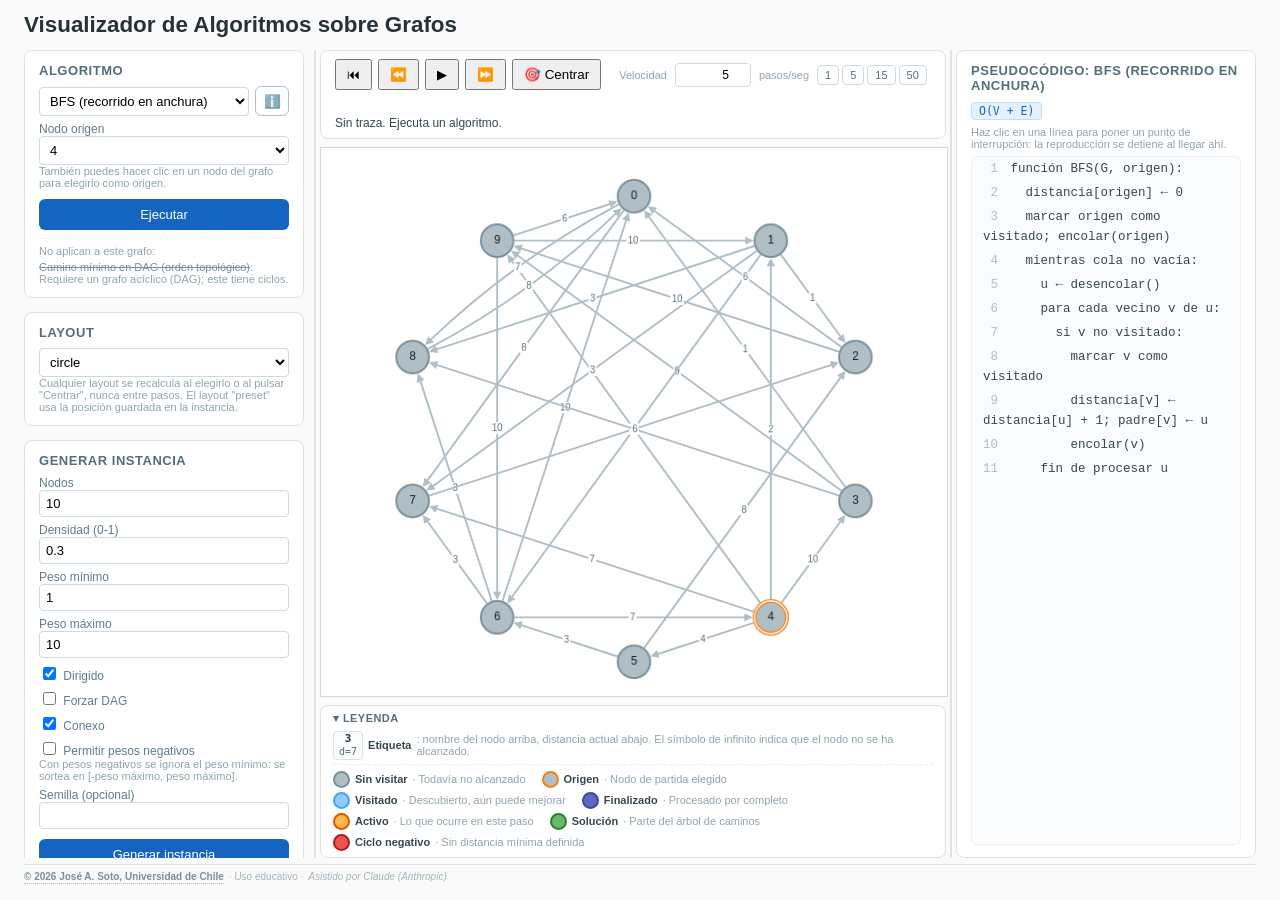
==== docs/index.html @ cec14405 "Eliminar metacomentarios del codigo y los README Se suprime la narracion de alternativas descartadas" ====
<!DOCTYPE html>
<html lang="es">
<head>
<meta charset="utf-8">
<meta name="viewport" content="width=device-width, initial-scale=1">
<title>Visualizador de Algoritmos sobre Grafos</title>
<!-- Segunda capa contra la inyección de HTML: 'script-src self' impide que un
     manejador de eventos en línea llegue a ejecutarse. La causa está corregida
     en app.js, donde los <option> se construyen con la API del DOM.
     'unsafe-inline' es necesario en estilos porque la leyenda usa atributos
     style y Cytoscape fija estilos en línea sobre su contenedor.
     GitHub Pages no admite cabeceras propias, de ahí la etiqueta meta. -->
<meta http-equiv="Content-Security-Policy"
      content="default-src 'self'; script-src 'self'; style-src 'self' 'unsafe-inline'; img-src 'self' data:; connect-src 'none'; base-uri 'none'; form-action 'none'; object-src 'none'">
<link rel="stylesheet" href="css/estilo.css?v=6">
<!-- Cytoscape servido desde el propio sitio, no desde un CDN. Elimina la
     dependencia de red externa. Para actualizarlo, descargar la versión nueva
     sobre este archivo y subir el ?v=. -->
<script src="js/cytoscape.min.js?v=3.30.2"></script>
</head>
<body>
<div class="app-contenedor">
  <h2>Visualizador de Algoritmos sobre Grafos</h2>

  <div class="fila-principal">
    <!-- Columna de controles: ordenada por frecuencia de uso, no por orden
         lógico. Sobre una instancia ya dibujada uno elige y ejecuta
         algoritmos varias veces antes de generar otra instancia. -->
    <div class="columna-controles">
      <div class="panel">
        <h4>Algoritmo</h4>
        <div class="fila-algoritmo">
          <select id="dd-algoritmo"></select>
          <button id="btn-info-algoritmo" class="btn-info" title="Ver cómo funciona este algoritmo">ℹ️</button>
        </div>
        <label for="dd-origen">Nodo origen</label>
        <select id="dd-origen"></select>
        <div class="txt-ayuda">También puedes hacer clic en un nodo del grafo para elegirlo como origen.</div>
        <button id="btn-ejecutar" class="btn-primario">Ejecutar</button>
        <div id="txt-resultado" class="txt-estado"></div>
        <div id="lista-no-disponibles" class="lista-no-disponibles"></div>
      </div>

      <div class="panel">
        <h4>Layout</h4>
        <select id="dd-layout"></select>
        <div class="txt-ayuda">
          Cualquier layout se recalcula al elegirlo o al pulsar "Centrar", nunca
          entre pasos. El layout "preset" usa la posición guardada en la instancia.
        </div>
      </div>

      <div class="panel">
        <h4>Generar instancia</h4>
        <label for="in-n">Nodos</label>
        <input id="in-n" type="number" value="10" min="2" max="200" step="1">
        <label for="in-densidad">Densidad (0-1)</label>
        <input id="in-densidad" type="number" value="0.3" min="0" max="1" step="0.05">
        <label for="in-peso-min">Peso mínimo</label>
        <input id="in-peso-min" type="number" value="1" step="1">
        <label for="in-peso-max">Peso máximo</label>
        <input id="in-peso-max" type="number" value="10" step="1">
        <label><input type="checkbox" class="bandera" value="dirigido" checked> Dirigido</label>
        <label><input type="checkbox" class="bandera" value="dag"> Forzar DAG</label>
        <label><input type="checkbox" class="bandera" value="conexo" checked> Conexo</label>
        <label><input type="checkbox" class="bandera" value="negativos"> Permitir pesos negativos</label>
        <div class="txt-ayuda">Con pesos negativos se ignora el peso mínimo: se sortea en [-peso máximo, peso máximo].</div>
        <label for="in-seed">Semilla (opcional)</label>
        <input id="in-seed" type="number">
        <button id="btn-generar" class="btn-primario">Generar instancia</button>
        <div id="txt-generar"></div>
      </div>

      <div class="panel">
        <h4>Instancias de ejemplo</h4>
        <select id="dd-ejemplo"></select>
        <div id="txt-ejemplo" class="txt-ayuda"></div>
        <button id="btn-ejemplo" class="btn-primario">Cargar ejemplo</button>
      </div>

      <div class="panel">
        <h4>Archivo</h4>
        <label class="btn-archivo">Cargar JSON<input id="in-cargar" type="file" accept=".json" hidden></label>
        <button id="btn-guardar">Guardar JSON</button>
        <div id="txt-archivo" class="txt-estado"></div>
        <h4 style="margin-top:12px">Exportar traza</h4>
        <div class="fila-botones">
          <button id="btn-traza-json">Traza JSON</button>
          <button id="btn-traza-csv">Traza CSV</button>
        </div>
        <div id="txt-traza" class="txt-estado"></div>
      </div>
    </div>

    <div class="divisor" data-objetivo="controles" title="Arrastra para redimensionar · doble clic para restablecer"></div>

    <div class="columna-grafo">
      <div class="toolbar-grafo">
        <div class="fila-botones">
          <button id="btn-reiniciar" title="Reiniciar">⏮</button>
          <button id="btn-anterior" title="Paso anterior">⏪</button>
          <button id="btn-play" title="Reproducir / Pausar">▶</button>
          <button id="btn-siguiente" title="Paso siguiente">⏩</button>
          <button id="btn-centrar" title="Centrar y ajustar vista al grafo">🎯 Centrar</button>
        </div>
        <div class="fila-velocidad">
          <span class="txt-ayuda">Velocidad</span>
          <input id="in-velocidad" type="number" min="1" max="100" step="1" class="entrada-velocidad">
          <span class="txt-ayuda">pasos/seg</span>
          <div id="atajos-velocidad" class="atajos-velocidad"></div>
        </div>
        <div id="txt-paso" class="txt-estado"></div>
        <!-- Solo se llena en algoritmos que iteran sobre todas las aristas
             (Bellman-Ford); en el resto queda vacio y no ocupa nada. -->
        <div id="txt-iteracion" class="txt-iteracion"></div>
      </div>

      <div id="cyto"></div>

      <details class="leyenda" open>
        <summary>Leyenda</summary>
        <div id="leyenda-contenido" class="leyenda-contenido"></div>
      </details>
    </div>

    <div class="divisor" data-objetivo="codigo" title="Arrastra para redimensionar · doble clic para restablecer"></div>

    <div class="columna-codigo">
      <div class="panel panel-codigo">
        <h4 id="pseudocodigo-titulo">Pseudocódigo</h4>
        <div id="pseudocodigo-complejidad"></div>
        <div class="txt-ayuda">Haz clic en una línea para poner un punto de interrupción: la reproducción se detiene al llegar ahí.</div>
        <div id="pseudocodigo-lineas" class="bloque-codigo"></div>
      </div>
    </div>
  </div>

  <footer class="pie">
    <a id="pie-credito" class="pie-credito" target="_blank" rel="noopener noreferrer"
       title="Ver la licencia MIT en el repositorio">© 2026 José A. Soto, Universidad de Chile</a>
    <span>· Uso educativo ·</span>
    <span class="pie-asistencia">Asistido por Claude (Anthropic)</span>
  </footer>
</div>

<div id="modal-info" class="modal-overlay">
  <div class="modal-contenido">
    <div class="modal-header">
      <h3 id="modal-info-titulo"></h3>
      <button id="btn-cerrar-info" class="btn-cerrar">✕</button>
    </div>
    <p id="modal-info-texto"></p>
  </div>
</div>

<!-- El ?v= invalida la caché del navegador. Incrementarlo al modificar
     cualquier archivo de js/ o css/. -->
<script src="js/grafo.js?v=6"></script>
<script src="js/algoritmos.js?v=6"></script>
<script src="js/viz.js?v=6"></script>
<script src="js/app.js?v=6"></script>
</body>
</html>
---- docs/css/estilo.css ----
/* Port de assets/style.css. Mismas decisiones de layout que la versión Dash;
   los comentarios explican el porqué de las que no son obvias. */

html, body { height: 100%; margin: 0; }

body {
    font-family: -apple-system, "Segoe UI", Roboto, sans-serif;
    background: #fafafa;
    color: #263238;
}

/* height fija la altura a la ventana: eso es lo que mantiene al sidebar
   acotado y scrolleando por dentro. min-height añade el piso: en una ventana
   más baja el contenedor deja de encogerse y es la PÁGINA la que scrollea, en
   vez de aplastar el lienzo hasta dejarlo inservible. */
.app-contenedor {
    padding: 12px 24px 16px;
    height: 100vh;
    min-height: 640px;
    box-sizing: border-box;
    display: flex;
    flex-direction: column;
}

.app-contenedor h2 { margin: 0 0 12px 0; flex: 0 0 auto; font-size: 1.4rem; }

/* El ancho de las columnas laterales vive en estas variables, que el arrastre
   de los divisores modifica. La columna del grafo no declara ancho: se queda
   con lo que sobra, así que al angostar un lateral el lienzo gana espacio. */
.fila-principal {
    --ancho-controles: 280px;
    --ancho-codigo: 300px;
    display: flex;
    flex: 1;
    min-height: 0;
    overflow-x: auto;
}

.columna-controles {
    flex: 0 0 var(--ancho-controles);
    min-width: 180px;
    display: flex;
    flex-direction: column;
    gap: 14px;
    overflow-y: auto;
    padding-right: 6px;
}

/* El alto mínimo del lienzo se declara aquí, no en la fila. En la fila haría
   que esta alcanzara el alto de la columna de controles. 480 px corresponde a
   la barra, el lienzo mínimo (240), la leyenda y las separaciones. */
.columna-grafo {
    flex: 1 1 320px;
    min-width: 280px;
    min-height: 480px;
    display: flex;
    flex-direction: column;
    gap: 8px;
}

.columna-codigo {
    flex: 0 0 var(--ancho-codigo);
    min-width: 160px;
    display: flex;
    flex-direction: column;
    min-height: 0;
}

/* minHeight cumple dos papeles: alto mínimo del lienzo y destrabar el
   encogido. Un elemento flex sin min-height explícito usa 'auto', que equivale
   al tamaño de su contenido: sin esto el lienzo no cede altura en ventanas
   bajas y la leyenda desborda la columna. */
#cyto {
    flex: 1;
    min-height: 240px;
    width: 100%;
    border: 1px solid #cfd8dc;
    background: #fff;
}

/* --- Divisores arrastrables ---
   Miden 10px para agarrarlos fácil, pero la línea visible es de 2px. */
.divisor { flex: 0 0 10px; cursor: col-resize; position: relative; align-self: stretch; }
.divisor::after {
    content: ""; position: absolute; top: 0; bottom: 0; left: 4px; width: 2px;
    background: #e0e0e0; border-radius: 1px; transition: background .15s;
}
.divisor:hover::after { background: #1565c0; }
body.redimensionando { cursor: col-resize; user-select: none; }

/* En pantallas angostas las tres columnas en fila no tienen sentido. */
@media (max-width: 900px) {
    .app-contenedor { height: auto; min-height: 100vh; }
    .fila-principal { flex-direction: column; overflow-x: visible; }
    .columna-controles, .columna-codigo { flex: 0 0 auto; width: 100%; overflow-y: visible; }
    .columna-grafo { flex: 0 0 auto; width: 100%; min-height: 60vh; }
    .divisor { display: none; }
}

/* --- Paneles ------------------------------------------------------------ */
.panel {
    background: #fff; border: 1px solid #e0e0e0; border-radius: 8px; padding: 12px 14px;
}
.panel h4 {
    margin: 0 0 8px 0; font-size: 13px; text-transform: uppercase;
    letter-spacing: .04em; color: #546e7a;
}
.panel label { display: block; font-size: 12px; color: #607d8b; margin-top: 6px; }
.panel input[type="number"], .panel select {
    width: 100%; box-sizing: border-box; padding: 5px 6px;
    border: 1px solid #cfd8dc; border-radius: 4px; font-size: 13px; background: #fff;
}
.panel label input[type="checkbox"] { width: auto; margin-right: 4px; }

.btn-primario {
    margin-top: 10px; width: 100%; background: #1565c0; color: #fff; border: none;
    border-radius: 6px; padding: 8px 10px; cursor: pointer; font-size: 13px;
}
.btn-primario:hover { background: #0d47a1; }

.fila-botones { display: flex; gap: 6px; justify-content: space-between; }
.fila-botones button { flex: 1; padding: 6px 0; cursor: pointer; }

.btn-archivo {
    display: inline-block; padding: 5px 10px; border: 1px solid #cfd8dc;
    border-radius: 4px; cursor: pointer; font-size: 13px; background: #fff;
    color: #37474f; margin-right: 6px;
}
.btn-archivo:hover { border-color: #1565c0; color: #1565c0; }

.txt-estado { margin-top: 8px; font-size: 12px; color: #37474f; }
.txt-ayuda { font-size: 11px; color: #90a4ae; }
.txt-error {
    margin-top: 8px; font-size: 12px; color: #c62828; background: #ffebee;
    border-left: 3px solid #c62828; padding: 6px 8px; border-radius: 3px;
}

.fila-algoritmo { display: flex; gap: 6px; align-items: center; }
.fila-algoritmo select { flex: 1; min-width: 0; }
.btn-info {
    flex: 0 0 auto; border: 1px solid #b0bec5; background: #fff;
    border-radius: 6px; width: 34px; height: 30px; cursor: pointer;
}

/* Algoritmos que el grafo actual no admite. Se listan con el motivo. */
.lista-no-disponibles {
    margin-top: 8px; font-size: 11px; color: #90a4ae;
    border-top: 1px dashed #eceff1; padding-top: 6px;
}
.lista-no-disponibles .item-no-disponible { margin-top: 4px; }
.nombre-no-disponible { color: #78909c; text-decoration: line-through; }

/* --- Barra de reproducción ---------------------------------------------- */
.toolbar-grafo {
    flex: 0 0 auto; background: #fff; border: 1px solid #e0e0e0; border-radius: 8px;
    padding: 8px 14px; display: flex; align-items: center; gap: 18px; flex-wrap: wrap;
}
.toolbar-grafo .fila-botones { display: flex; gap: 6px; }
.toolbar-grafo .fila-botones button { padding: 6px 10px; cursor: pointer; flex: 0 0 auto; }
.fila-velocidad { display: flex; align-items: center; gap: 8px; }

.entrada-velocidad {
    width: 62px; padding: 4px 6px; font-size: 12px;
    border: 1px solid #cfd8dc; border-radius: 4px; text-align: right;
}
.atajos-velocidad { display: flex; gap: 3px; }
.atajos-velocidad button {
    padding: 3px 7px; font-size: 11px; border: 1px solid #cfd8dc; background: #fff;
    border-radius: 4px; cursor: pointer; color: #546e7a;
}
.atajos-velocidad button:hover { border-color: #1565c0; color: #1565c0; }

/* --- Pseudocódigo -------------------------------------------------------- */
.panel-codigo { flex: 1; display: flex; flex-direction: column; min-height: 0; overflow: hidden; }
.bloque-codigo {
    overflow-y: auto; flex: 1; font-family: Consolas, "Courier New", monospace;
    font-size: 12.5px; line-height: 1.6; background: #fafbfc;
    border: 1px solid #eceff1; border-radius: 6px; margin-top: 6px;
}
.linea-codigo {
    padding: 2px 8px; white-space: pre-wrap; color: #37474f;
    border-left: 3px solid transparent; cursor: pointer;
}
.linea-codigo:hover { background: #eceff1; }
.num-linea { display: inline-block; width: 20px; color: #b0bec5; user-select: none; }
.linea-activa { background: #fff3cd; border-left-color: #f57f17; font-weight: 600; color: #263238; }

/* Punto de interrupción: la reproducción se detiene al llegar a esta línea. */
.linea-breakpoint { border-left-color: #d32f2f; }
.linea-breakpoint .num-linea { color: #d32f2f; font-weight: 700; }
.linea-breakpoint .num-linea::before { content: "●"; margin-right: 2px; font-size: 9px; vertical-align: middle; }
.linea-breakpoint.linea-activa { border-left-color: #d32f2f; }

.insignia-complejidad {
    display: inline-block; background: #e3f2fd; color: #1565c0; border: 1px solid #bbdefb;
    border-radius: 4px; padding: 1px 7px; font-family: Consolas, monospace;
    font-size: 11.5px; margin-bottom: 6px;
}

/* --- Leyenda ------------------------------------------------------------- */
.leyenda {
    flex: 0 0 auto; background: #fff; border: 1px solid #e0e0e0;
    border-radius: 8px; padding: 6px 12px; font-size: 11px;
}
.leyenda > summary {
    cursor: pointer; color: #546e7a; font-weight: 600;
    text-transform: uppercase; letter-spacing: .04em; list-style: none;
}
.leyenda > summary::before { content: "▸ "; }
.leyenda[open] > summary::before { content: "▾ "; }
.leyenda-contenido { display: flex; flex-wrap: wrap; gap: 4px 16px; margin-top: 6px; }
.leyenda-item { display: flex; align-items: center; gap: 5px; white-space: nowrap; }
.leyenda-etiqueta {
    flex-basis: 100%; white-space: normal; padding-bottom: 4px;
    border-bottom: 1px dashed #eceff1; margin-bottom: 2px;
}
.leyenda-punto { width: 13px; height: 13px; border-radius: 50%; border: 2px solid; flex: 0 0 auto; }
.leyenda-nombre { color: #37474f; font-weight: 600; }
.leyenda-detalle { color: #90a4ae; }
.muestra-etiqueta {
    display: inline-flex; flex-direction: column; align-items: center; line-height: 1.15;
    font-family: Consolas, monospace; background: #fafbfc; border: 1px solid #e0e0e0;
    border-radius: 4px; padding: 1px 5px; flex: 0 0 auto;
}
.muestra-nombre { color: #263238; font-weight: 700; }
.muestra-dist { color: #546e7a; font-size: 10px; }

/* --- Pie ----------------------------------------------------------------- */
.pie {
    flex: 0 0 auto; display: flex; flex-wrap: wrap; align-items: baseline; gap: 0 5px;
    margin-top: 6px; padding-top: 5px; border-top: 1px solid #e0e0e0;
    font-size: 10px; line-height: 1.35; color: #a4b3bb;
}
.pie-credito {
    color: #78909c; font-weight: 600; text-decoration: none;
    border-bottom: 1px dotted #b0bec5;
}
.pie-credito:hover { color: #1565c0; border-bottom-color: #1565c0; }
.pie-asistencia { font-style: italic; }

/* --- Modal --------------------------------------------------------------- */
.modal-overlay {
    position: fixed; inset: 0; background: rgba(0,0,0,.45); z-index: 1000;
    display: none; align-items: center; justify-content: center;
}
.modal-contenido {
    background: #fff; border-radius: 10px; padding: 20px 24px; max-width: 520px;
    width: 90%; max-height: 80vh; overflow-y: auto; box-shadow: 0 8px 30px rgba(0,0,0,.25);
}
.modal-header { display: flex; justify-content: space-between; align-items: flex-start; gap: 12px; margin-bottom: 10px; }
.modal-header h3 { margin: 0; color: #1565c0; }
.modal-contenido p { white-space: pre-wrap; font-size: 13px; line-height: 1.6; margin: 0; }
.btn-cerrar { border: none; background: transparent; font-size: 18px; cursor: pointer; color: #607d8b; line-height: 1; }
.btn-cerrar:hover { color: #263238; }

/* Contador de iteraciones (solo Bellman-Ford). Se destaca del texto de paso
   porque es lo que explica el costo del algoritmo: cuantas veces repasa TODAS
   las aristas. Queda vacio en los demas y entonces no ocupa nada. */
.txt-iteracion:not(:empty) {
    margin-top: 4px;
    font-size: 12px;
    font-weight: 600;
    color: #1565c0;
    background: #e3f2fd;
    border: 1px solid #bbdefb;
    border-radius: 4px;
    padding: 3px 8px;
    white-space: nowrap;
}
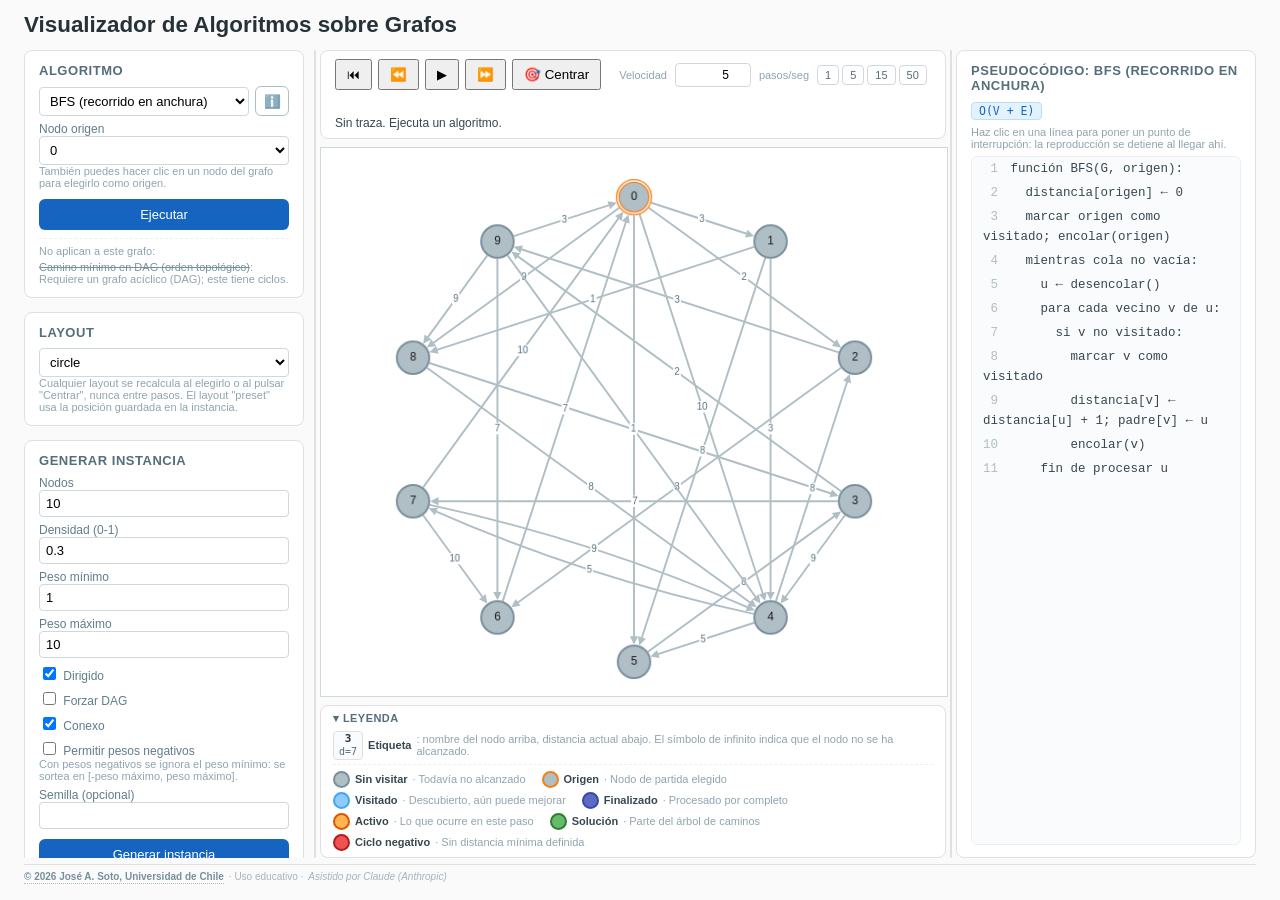
==== commit 0802f506: "Limpiar los comentarios que quedaron sin revisar La revision anterior se hizo buscando patrones y de" ====
--- a/docs/index.html
+++ b/docs/index.html
@@ -12,7 +12,7 @@
      GitHub Pages no admite cabeceras propias, de ahí la etiqueta meta. -->
 <meta http-equiv="Content-Security-Policy"
       content="default-src 'self'; script-src 'self'; style-src 'self' 'unsafe-inline'; img-src 'self' data:; connect-src 'none'; base-uri 'none'; form-action 'none'; object-src 'none'">
-<link rel="stylesheet" href="css/estilo.css?v=6">
+<link rel="stylesheet" href="css/estilo.css?v=7">
 <!-- Cytoscape servido desde el propio sitio, no desde un CDN. Elimina la
      dependencia de red externa. Para actualizarlo, descargar la versión nueva
      sobre este archivo y subir el ?v=. -->
@@ -155,9 +155,9 @@
 
 <!-- El ?v= invalida la caché del navegador. Incrementarlo al modificar
      cualquier archivo de js/ o css/. -->
-<script src="js/grafo.js?v=6"></script>
-<script src="js/algoritmos.js?v=6"></script>
-<script src="js/viz.js?v=6"></script>
-<script src="js/app.js?v=6"></script>
+<script src="js/grafo.js?v=7"></script>
+<script src="js/algoritmos.js?v=7"></script>
+<script src="js/viz.js?v=7"></script>
+<script src="js/app.js?v=7"></script>
 </body>
 </html>
--- a/docs/css/estilo.css
+++ b/docs/css/estilo.css
@@ -1,5 +1,4 @@
-/* Port de assets/style.css. Mismas decisiones de layout que la versión Dash;
-   los comentarios explican el porqué de las que no son obvias. */
+/* Port de assets/style.css, con la misma disposición que la versión Dash. */
 
 html, body { height: 100%; margin: 0; }
 
@@ -9,10 +8,10 @@
     color: #263238;
 }
 
-/* height fija la altura a la ventana: eso es lo que mantiene al sidebar
-   acotado y scrolleando por dentro. min-height añade el piso: en una ventana
-   más baja el contenedor deja de encogerse y es la PÁGINA la que scrollea, en
-   vez de aplastar el lienzo hasta dejarlo inservible. */
+/* La propiedad height fija el alto a la ventana y mantiene la columna de
+   controles acotada, con desplazamiento propio. min-height establece el alto
+   mínimo: en una ventana más baja, el contenedor deja de reducirse y el
+   desplazamiento vertical pasa a la página. */
 .app-contenedor {
     padding: 12px 24px 16px;
     height: 100vh;
@@ -24,9 +23,9 @@
 
 .app-contenedor h2 { margin: 0 0 12px 0; flex: 0 0 auto; font-size: 1.4rem; }
 
-/* El ancho de las columnas laterales vive en estas variables, que el arrastre
-   de los divisores modifica. La columna del grafo no declara ancho: se queda
-   con lo que sobra, así que al angostar un lateral el lienzo gana espacio. */
+/* El ancho de las columnas laterales está en estas variables, que el arrastre
+   de los divisores modifica. La columna del grafo no declara ancho: ocupa el
+   espacio restante, de modo que al reducir una lateral el lienzo aumenta. */
 .fila-principal {
     --ancho-controles: 280px;
     --ancho-codigo: 300px;
@@ -66,10 +65,9 @@
     min-height: 0;
 }
 
-/* minHeight cumple dos papeles: alto mínimo del lienzo y destrabar el
-   encogido. Un elemento flex sin min-height explícito usa 'auto', que equivale
-   al tamaño de su contenido: sin esto el lienzo no cede altura en ventanas
-   bajas y la leyenda desborda la columna. */
+/* min-height fija el alto mínimo del lienzo y permite que se reduzca. Un
+   elemento flex sin min-height explícito usa 'auto', equivalente al tamaño de
+   su contenido, y no cede altura. */
 #cyto {
     flex: 1;
     min-height: 240px;
@@ -79,7 +77,8 @@
 }
 
 /* --- Divisores arrastrables ---
-   Miden 10px para agarrarlos fácil, pero la línea visible es de 2px. */
+   El elemento mide 10 px para facilitar el arrastre con el puntero. La línea
+   visible es de 2 px. */
 .divisor { flex: 0 0 10px; cursor: col-resize; position: relative; align-self: stretch; }
 .divisor::after {
     content: ""; position: absolute; top: 0; bottom: 0; left: 4px; width: 2px;
@@ -88,7 +87,8 @@
 .divisor:hover::after { background: #1565c0; }
 body.redimensionando { cursor: col-resize; user-select: none; }
 
-/* En pantallas angostas las tres columnas en fila no tienen sentido. */
+/* En ventanas estrechas las tres columnas no caben en una fila. Se apilan y el
+   desplazamiento vertical pasa a la página. */
 @media (max-width: 900px) {
     .app-contenedor { height: auto; min-height: 100vh; }
     .fila-principal { flex-direction: column; overflow-x: visible; }
@@ -185,7 +185,8 @@
 .num-linea { display: inline-block; width: 20px; color: #b0bec5; user-select: none; }
 .linea-activa { background: #fff3cd; border-left-color: #f57f17; font-weight: 600; color: #263238; }
 
-/* Punto de interrupción: la reproducción se detiene al llegar a esta línea. */
+/* Punto de interrupción. La reproducción automática se detiene al alcanzar
+   esta línea. Se señala con un punto rojo junto al número de línea. */
 .linea-breakpoint { border-left-color: #d32f2f; }
 .linea-breakpoint .num-linea { color: #d32f2f; font-weight: 700; }
 .linea-breakpoint .num-linea::before { content: "●"; margin-right: 2px; font-size: 9px; vertical-align: middle; }
@@ -253,9 +254,9 @@
 .btn-cerrar { border: none; background: transparent; font-size: 18px; cursor: pointer; color: #607d8b; line-height: 1; }
 .btn-cerrar:hover { color: #263238; }
 
-/* Contador de iteraciones (solo Bellman-Ford). Se destaca del texto de paso
-   porque es lo que explica el costo del algoritmo: cuantas veces repasa TODAS
-   las aristas. Queda vacio en los demas y entonces no ocupa nada. */
+/* Contador de iteraciones, solo para Bellman-Ford. Indica el número de
+   recorridos completos sobre las aristas, que determina el costo del
+   algoritmo. En los demás algoritmos queda vacío y no ocupa espacio. */
 .txt-iteracion:not(:empty) {
     margin-top: 4px;
     font-size: 12px;
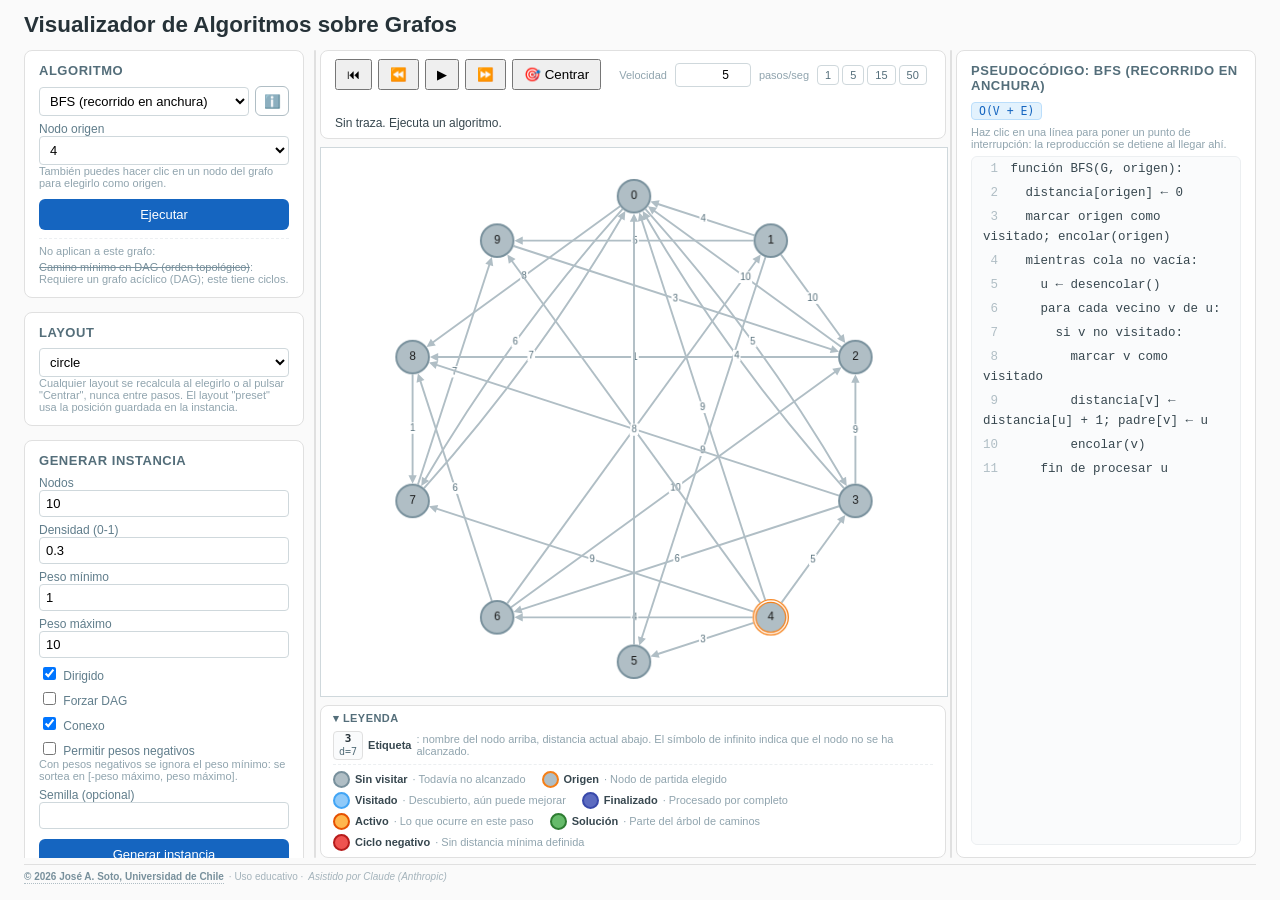
==== commit e297f8cf: "La misma correccion de velocidad en la version JavaScript Cada disparo del temporizador avanza los p" ====
--- a/docs/index.html
+++ b/docs/index.html
@@ -158,6 +158,6 @@
 <script src="js/grafo.js?v=7"></script>
 <script src="js/algoritmos.js?v=7"></script>
 <script src="js/viz.js?v=7"></script>
-<script src="js/app.js?v=7"></script>
+<script src="js/app.js?v=9"></script>
 </body>
 </html>
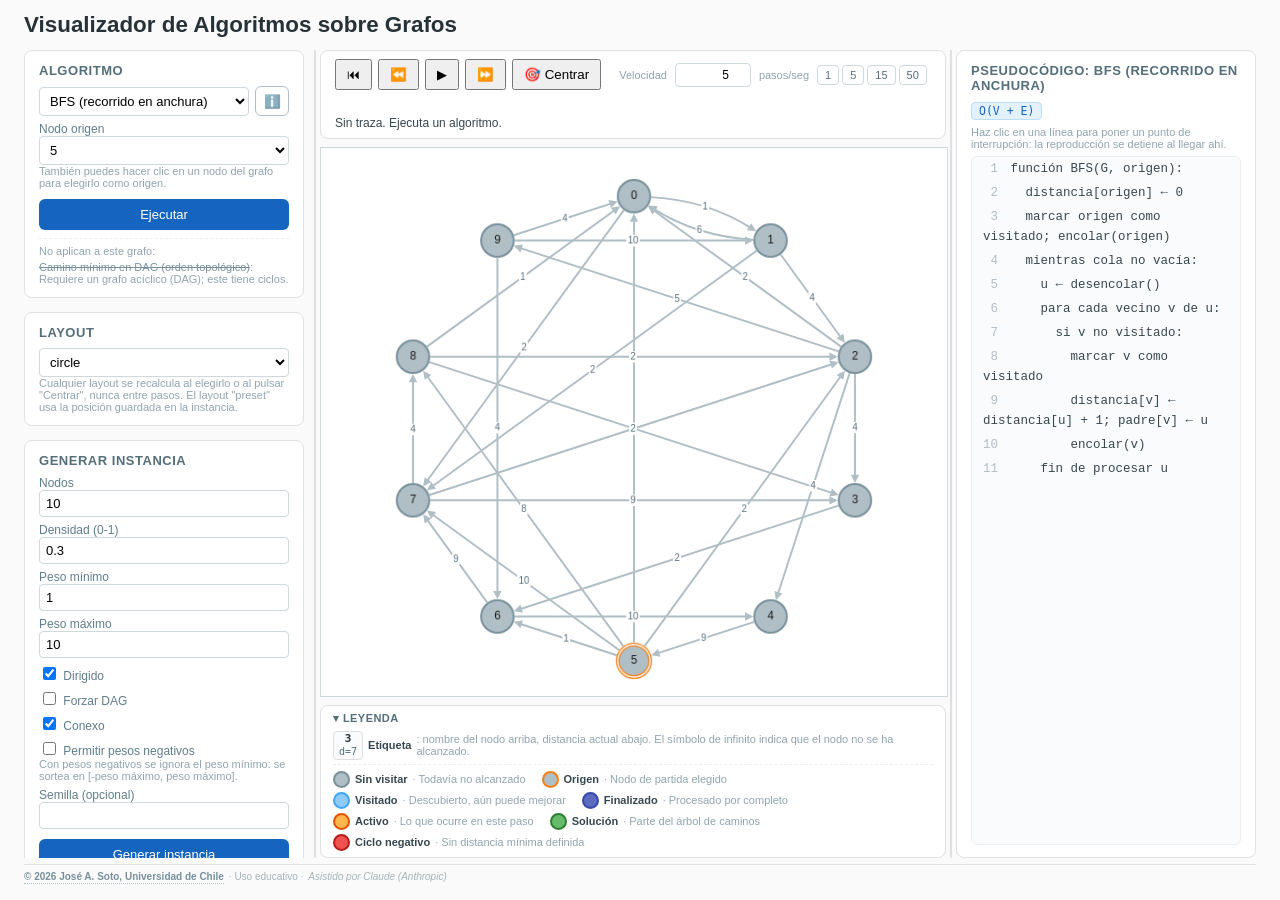
==== commit 93836802: "Paridad: el mismo archivo debe construir el mismo grafo, no solo el mismo veredicto docs/js/grafo.js" ====
--- a/docs/index.html
+++ b/docs/index.html
@@ -155,9 +155,9 @@
 
 <!-- El ?v= invalida la caché del navegador. Incrementarlo al modificar
      cualquier archivo de js/ o css/. -->
-<script src="js/grafo.js?v=7"></script>
-<script src="js/algoritmos.js?v=7"></script>
-<script src="js/viz.js?v=7"></script>
-<script src="js/app.js?v=9"></script>
+<script src="js/grafo.js?v=10"></script>
+<script src="js/algoritmos.js?v=10"></script>
+<script src="js/viz.js?v=10"></script>
+<script src="js/app.js?v=10"></script>
 </body>
 </html>
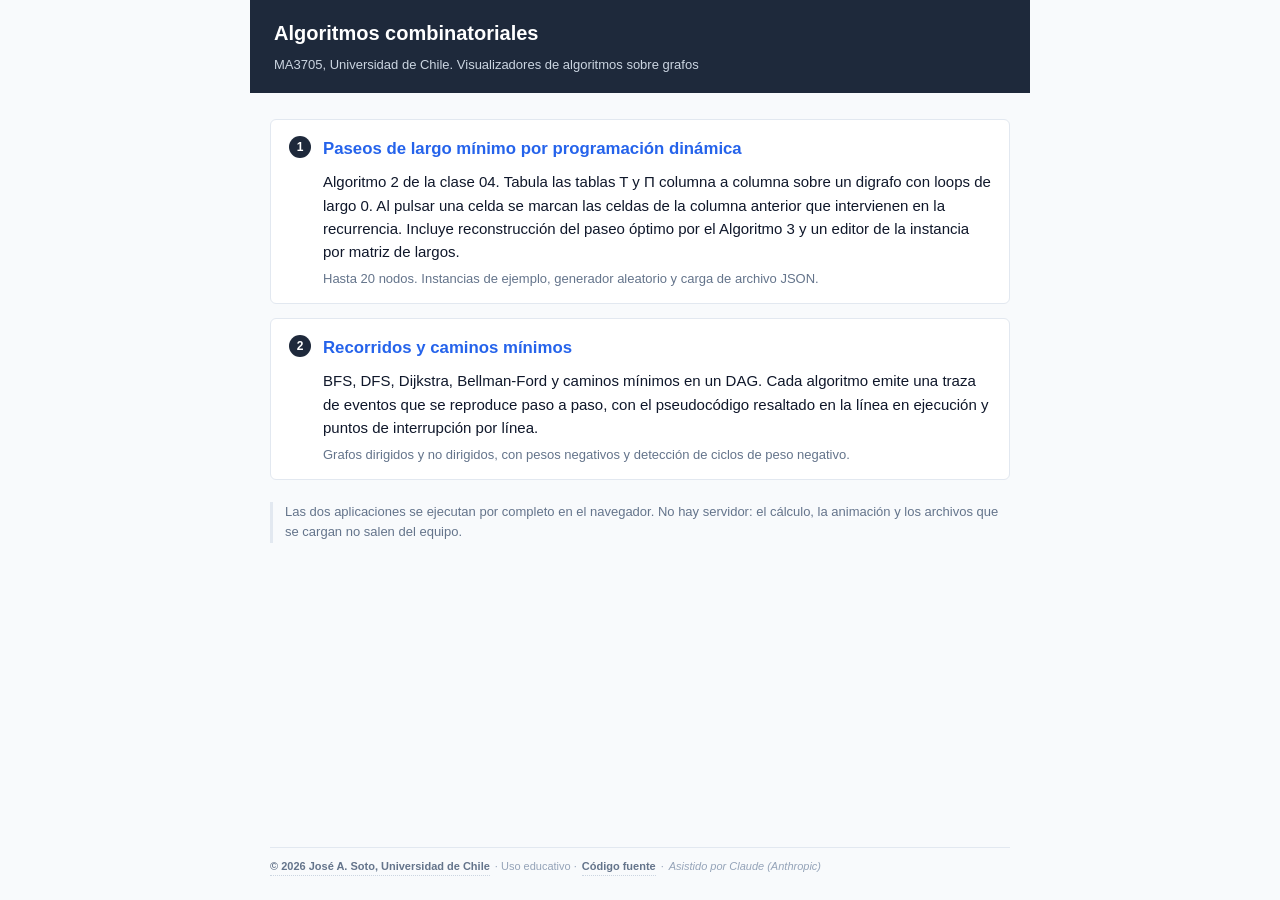
==== commit f22d77d1: "JavaScript pasa a ser la version oficial y main aloja las dos aplicaciones El repositorio queda con " ====
--- a/docs/index.html
+++ b/docs/index.html
@@ -3,161 +3,60 @@
 <head>
 <meta charset="utf-8">
 <meta name="viewport" content="width=device-width, initial-scale=1">
-<title>Visualizador de Algoritmos sobre Grafos</title>
-<!-- Segunda capa contra la inyección de HTML: 'script-src self' impide que un
-     manejador de eventos en línea llegue a ejecutarse. La causa está corregida
-     en app.js, donde los <option> se construyen con la API del DOM.
-     'unsafe-inline' es necesario en estilos porque la leyenda usa atributos
-     style y Cytoscape fija estilos en línea sobre su contenedor.
-     GitHub Pages no admite cabeceras propias, de ahí la etiqueta meta. -->
+<title>Algoritmos combinatoriales: visualizadores</title>
 <meta http-equiv="Content-Security-Policy"
-      content="default-src 'self'; script-src 'self'; style-src 'self' 'unsafe-inline'; img-src 'self' data:; connect-src 'none'; base-uri 'none'; form-action 'none'; object-src 'none'">
-<link rel="stylesheet" href="css/estilo.css?v=7">
-<!-- Cytoscape servido desde el propio sitio, no desde un CDN. Elimina la
-     dependencia de red externa. Para actualizarlo, descargar la versión nueva
-     sobre este archivo y subir el ?v=. -->
-<script src="js/cytoscape.min.js?v=3.30.2"></script>
+      content="default-src 'self'; script-src 'none'; style-src 'self'; img-src 'self' data:; connect-src 'none'; base-uri 'none'; form-action 'none'; object-src 'none'">
+<link rel="stylesheet" href="indice.css?v=1">
 </head>
 <body>
-<div class="app-contenedor">
-  <h2>Visualizador de Algoritmos sobre Grafos</h2>
+<div class="pagina">
+  <header class="cabecera">
+    <h1>Algoritmos combinatoriales</h1>
+    <span class="subtitulo">MA3705, Universidad de Chile. Visualizadores de algoritmos sobre grafos</span>
+  </header>
 
-  <div class="fila-principal">
-    <!-- Columna de controles: ordenada por frecuencia de uso, no por orden
-         lógico. Sobre una instancia ya dibujada uno elige y ejecuta
-         algoritmos varias veces antes de generar otra instancia. -->
-    <div class="columna-controles">
-      <div class="panel">
-        <h4>Algoritmo</h4>
-        <div class="fila-algoritmo">
-          <select id="dd-algoritmo"></select>
-          <button id="btn-info-algoritmo" class="btn-info" title="Ver cómo funciona este algoritmo">ℹ️</button>
-        </div>
-        <label for="dd-origen">Nodo origen</label>
-        <select id="dd-origen"></select>
-        <div class="txt-ayuda">También puedes hacer clic en un nodo del grafo para elegirlo como origen.</div>
-        <button id="btn-ejecutar" class="btn-primario">Ejecutar</button>
-        <div id="txt-resultado" class="txt-estado"></div>
-        <div id="lista-no-disponibles" class="lista-no-disponibles"></div>
-      </div>
+  <main>
+    <ol class="lista-apps">
+      <li class="app">
+        <a class="titulo" href="dp/index.html">Paseos de largo m&iacute;nimo por programaci&oacute;n din&aacute;mica</a>
+        <p class="descripcion">
+          Algoritmo 2 de la clase 04. Tabula las tablas T y &Pi; columna a columna
+          sobre un digrafo con loops de largo 0. Al pulsar una celda se marcan las
+          celdas de la columna anterior que intervienen en la recurrencia. Incluye
+          reconstrucci&oacute;n del paseo &oacute;ptimo por el Algoritmo 3 y un editor de la
+          instancia por matriz de largos.
+        </p>
+        <p class="detalle">Hasta 20 nodos. Instancias de ejemplo, generador aleatorio y carga de archivo JSON.</p>
+      </li>
 
-      <div class="panel">
-        <h4>Layout</h4>
-        <select id="dd-layout"></select>
-        <div class="txt-ayuda">
-          Cualquier layout se recalcula al elegirlo o al pulsar "Centrar", nunca
-          entre pasos. El layout "preset" usa la posición guardada en la instancia.
-        </div>
-      </div>
+      <li class="app">
+        <a class="titulo" href="visualizador/index.html">Recorridos y caminos m&iacute;nimos</a>
+        <p class="descripcion">
+          BFS, DFS, Dijkstra, Bellman-Ford y caminos m&iacute;nimos en un DAG. Cada
+          algoritmo emite una traza de eventos que se reproduce paso a paso, con el
+          pseudoc&oacute;digo resaltado en la l&iacute;nea en ejecuci&oacute;n y puntos de interrupci&oacute;n
+          por l&iacute;nea.
+        </p>
+        <p class="detalle">Grafos dirigidos y no dirigidos, con pesos negativos y detecci&oacute;n de ciclos de peso negativo.</p>
+      </li>
+    </ol>
 
-      <div class="panel">
-        <h4>Generar instancia</h4>
-        <label for="in-n">Nodos</label>
-        <input id="in-n" type="number" value="10" min="2" max="200" step="1">
-        <label for="in-densidad">Densidad (0-1)</label>
-        <input id="in-densidad" type="number" value="0.3" min="0" max="1" step="0.05">
-        <label for="in-peso-min">Peso mínimo</label>
-        <input id="in-peso-min" type="number" value="1" step="1">
-        <label for="in-peso-max">Peso máximo</label>
-        <input id="in-peso-max" type="number" value="10" step="1">
-        <label><input type="checkbox" class="bandera" value="dirigido" checked> Dirigido</label>
-        <label><input type="checkbox" class="bandera" value="dag"> Forzar DAG</label>
-        <label><input type="checkbox" class="bandera" value="conexo" checked> Conexo</label>
-        <label><input type="checkbox" class="bandera" value="negativos"> Permitir pesos negativos</label>
-        <div class="txt-ayuda">Con pesos negativos se ignora el peso mínimo: se sortea en [-peso máximo, peso máximo].</div>
-        <label for="in-seed">Semilla (opcional)</label>
-        <input id="in-seed" type="number">
-        <button id="btn-generar" class="btn-primario">Generar instancia</button>
-        <div id="txt-generar"></div>
-      </div>
-
-      <div class="panel">
-        <h4>Instancias de ejemplo</h4>
-        <select id="dd-ejemplo"></select>
-        <div id="txt-ejemplo" class="txt-ayuda"></div>
-        <button id="btn-ejemplo" class="btn-primario">Cargar ejemplo</button>
-      </div>
-
-      <div class="panel">
-        <h4>Archivo</h4>
-        <label class="btn-archivo">Cargar JSON<input id="in-cargar" type="file" accept=".json" hidden></label>
-        <button id="btn-guardar">Guardar JSON</button>
-        <div id="txt-archivo" class="txt-estado"></div>
-        <h4 style="margin-top:12px">Exportar traza</h4>
-        <div class="fila-botones">
-          <button id="btn-traza-json">Traza JSON</button>
-          <button id="btn-traza-csv">Traza CSV</button>
-        </div>
-        <div id="txt-traza" class="txt-estado"></div>
-      </div>
-    </div>
-
-    <div class="divisor" data-objetivo="controles" title="Arrastra para redimensionar · doble clic para restablecer"></div>
-
-    <div class="columna-grafo">
-      <div class="toolbar-grafo">
-        <div class="fila-botones">
-          <button id="btn-reiniciar" title="Reiniciar">⏮</button>
-          <button id="btn-anterior" title="Paso anterior">⏪</button>
-          <button id="btn-play" title="Reproducir / Pausar">▶</button>
-          <button id="btn-siguiente" title="Paso siguiente">⏩</button>
-          <button id="btn-centrar" title="Centrar y ajustar vista al grafo">🎯 Centrar</button>
-        </div>
-        <div class="fila-velocidad">
-          <span class="txt-ayuda">Velocidad</span>
-          <input id="in-velocidad" type="number" min="1" max="100" step="1" class="entrada-velocidad">
-          <span class="txt-ayuda">pasos/seg</span>
-          <div id="atajos-velocidad" class="atajos-velocidad"></div>
-        </div>
-        <div id="txt-paso" class="txt-estado"></div>
-        <!-- Solo se llena en algoritmos que iteran sobre todas las aristas
-             (Bellman-Ford); en el resto queda vacio y no ocupa nada. -->
-        <div id="txt-iteracion" class="txt-iteracion"></div>
-      </div>
-
-      <div id="cyto"></div>
-
-      <details class="leyenda" open>
-        <summary>Leyenda</summary>
-        <div id="leyenda-contenido" class="leyenda-contenido"></div>
-      </details>
-    </div>
-
-    <div class="divisor" data-objetivo="codigo" title="Arrastra para redimensionar · doble clic para restablecer"></div>
-
-    <div class="columna-codigo">
-      <div class="panel panel-codigo">
-        <h4 id="pseudocodigo-titulo">Pseudocódigo</h4>
-        <div id="pseudocodigo-complejidad"></div>
-        <div class="txt-ayuda">Haz clic en una línea para poner un punto de interrupción: la reproducción se detiene al llegar ahí.</div>
-        <div id="pseudocodigo-lineas" class="bloque-codigo"></div>
-      </div>
-    </div>
-  </div>
+    <p class="nota">
+      Las dos aplicaciones se ejecutan por completo en el navegador. No hay
+      servidor: el c&aacute;lculo, la animaci&oacute;n y los archivos que se cargan no salen del
+      equipo.
+    </p>
+  </main>
 
   <footer class="pie">
-    <a id="pie-credito" class="pie-credito" target="_blank" rel="noopener noreferrer"
-       title="Ver la licencia MIT en el repositorio">© 2026 José A. Soto, Universidad de Chile</a>
-    <span>· Uso educativo ·</span>
+    <a class="pie-credito" href="https://github.com/joseasoto-uchile/algoritmos-combinatoriales/blob/main/LICENSE"
+       target="_blank" rel="noopener noreferrer">&copy; 2026 Jos&eacute; A. Soto, Universidad de Chile</a>
+    <span>&middot; Uso educativo &middot;</span>
+    <a class="pie-credito" href="https://github.com/joseasoto-uchile/algoritmos-combinatoriales"
+       target="_blank" rel="noopener noreferrer">C&oacute;digo fuente</a>
+    <span>&middot;</span>
     <span class="pie-asistencia">Asistido por Claude (Anthropic)</span>
   </footer>
 </div>
-
-<div id="modal-info" class="modal-overlay">
-  <div class="modal-contenido">
-    <div class="modal-header">
-      <h3 id="modal-info-titulo"></h3>
-      <button id="btn-cerrar-info" class="btn-cerrar">✕</button>
-    </div>
-    <p id="modal-info-texto"></p>
-  </div>
-</div>
-
-<!-- El ?v= invalida la caché del navegador. Incrementarlo al modificar
-     cualquier archivo de js/ o css/. -->
-<script src="js/grafo.js?v=10"></script>
-<script src="js/algoritmos.js?v=10"></script>
-<script src="js/viz.js?v=10"></script>
-<script src="js/app.js?v=10"></script>
 </body>
 </html>
--- a/docs/indice.css
+++ b/docs/indice.css
@@ -0,0 +1,126 @@
+/* Página índice. Comparte la paleta de las diapositivas de la clase 04 con las
+   dos aplicaciones, sin depender de sus hojas de estilo. */
+:root {
+    --fondo: #F8FAFC;
+    --texto: #0F172A;
+    --azul-oscuro: #1E293B;
+    --azul-medio: #2563EB;
+    --gris: #E2E8F0;
+    --gris-texto: #64748B;
+}
+
+* { box-sizing: border-box; }
+
+html, body { margin: 0; min-height: 100%; }
+
+body {
+    font-family: -apple-system, "Segoe UI", Roboto, sans-serif;
+    background: var(--fondo);
+    color: var(--texto);
+    font-size: 15px;
+    line-height: 1.55;
+}
+
+.pagina {
+    max-width: 780px;
+    margin: 0 auto;
+    padding: 0 20px 24px;
+    min-height: 100vh;
+    display: flex;
+    flex-direction: column;
+}
+
+.cabecera {
+    background: var(--azul-oscuro);
+    color: #fff;
+    margin: 0 -20px 26px;
+    padding: 18px 24px;
+}
+
+.cabecera h1 { font-size: 1.25rem; margin: 0 0 3px; }
+.cabecera .subtitulo { font-size: 13px; color: #CBD5E1; }
+
+main { flex: 1; }
+
+.lista-apps {
+    list-style: none;
+    counter-reset: app;
+    margin: 0;
+    padding: 0;
+}
+
+.app {
+    counter-increment: app;
+    background: #fff;
+    border: 1px solid var(--gris);
+    border-radius: 6px;
+    padding: 16px 18px 14px 52px;
+    margin-bottom: 14px;
+    position: relative;
+}
+
+.app::before {
+    content: counter(app);
+    position: absolute;
+    left: 18px;
+    top: 16px;
+    width: 22px;
+    height: 22px;
+    border-radius: 50%;
+    background: var(--azul-oscuro);
+    color: #fff;
+    font-size: 12px;
+    font-weight: 700;
+    display: flex;
+    align-items: center;
+    justify-content: center;
+}
+
+.titulo {
+    display: inline-block;
+    font-size: 1.05rem;
+    font-weight: 700;
+    color: var(--azul-medio);
+    text-decoration: none;
+    margin-bottom: 4px;
+}
+
+.titulo:hover { text-decoration: underline; }
+
+.descripcion { margin: 4px 0 6px; }
+
+.detalle {
+    margin: 0;
+    font-size: 13px;
+    color: var(--gris-texto);
+}
+
+.nota {
+    font-size: 13px;
+    color: var(--gris-texto);
+    border-left: 3px solid var(--gris);
+    padding-left: 12px;
+    margin: 22px 0 0;
+}
+
+.pie {
+    flex: 0 0 auto;
+    display: flex;
+    flex-wrap: wrap;
+    gap: 0 5px;
+    margin-top: 26px;
+    padding-top: 10px;
+    border-top: 1px solid var(--gris);
+    font-size: 11px;
+    color: #94A3B8;
+}
+
+.pie-credito {
+    color: var(--gris-texto);
+    font-weight: 600;
+    text-decoration: none;
+    border-bottom: 1px dotted #CBD5E1;
+}
+
+.pie-credito:hover { color: var(--azul-medio); }
+.pie-asistencia { font-style: italic; }
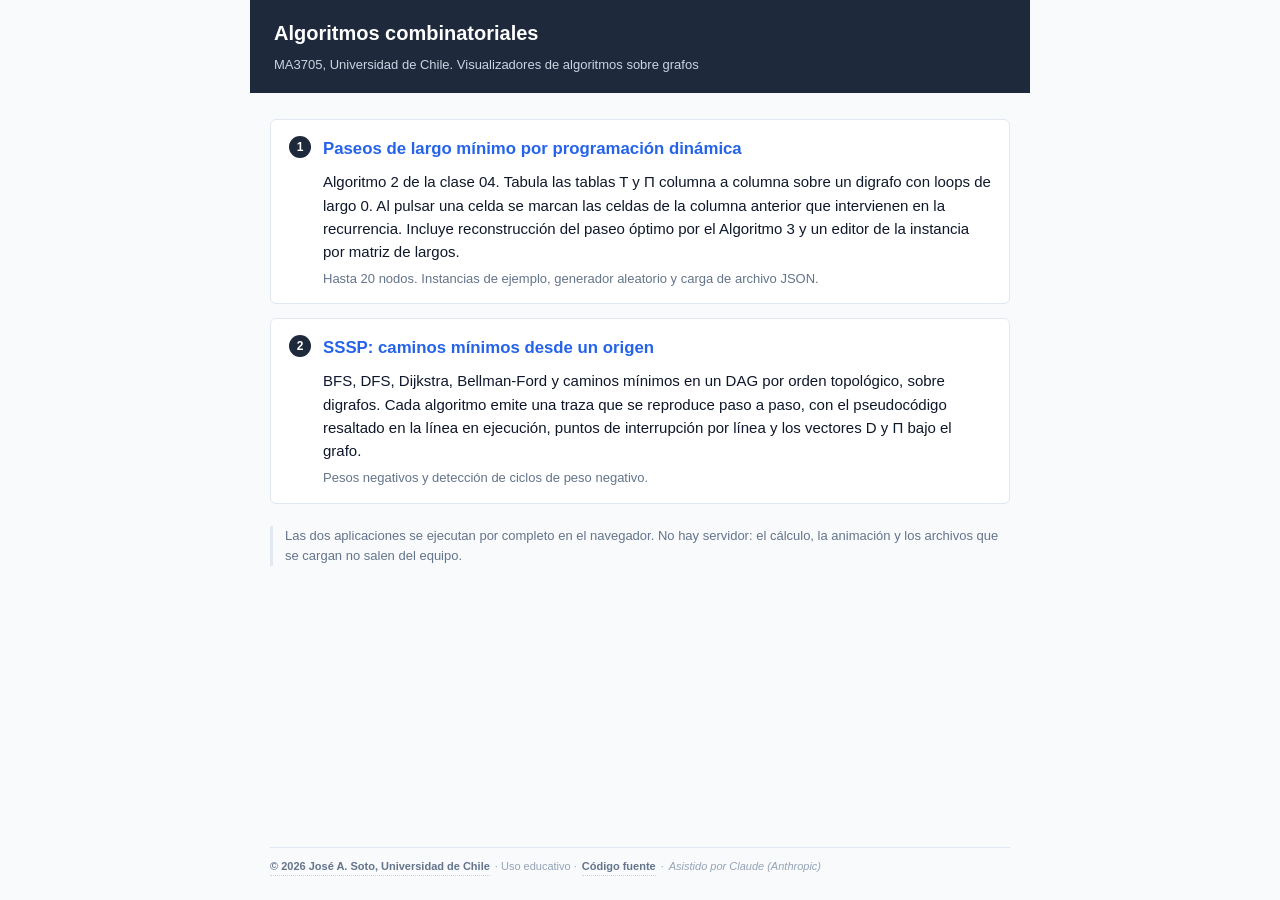
==== commit 7ea764a7: "El visualizador pasa a ser SSSP sobre digrafos, con vectores en los cinco algoritmos 1. Los cinco al" ====
--- a/docs/index.html
+++ b/docs/index.html
@@ -6,7 +6,7 @@
 <title>Algoritmos combinatoriales: visualizadores</title>
 <meta http-equiv="Content-Security-Policy"
       content="default-src 'self'; script-src 'none'; style-src 'self'; img-src 'self' data:; connect-src 'none'; base-uri 'none'; form-action 'none'; object-src 'none'">
-<link rel="stylesheet" href="indice.css?v=1">
+<link rel="stylesheet" href="indice.css?v=2">
 </head>
 <body>
 <div class="pagina">
@@ -30,14 +30,14 @@
       </li>
 
       <li class="app">
-        <a class="titulo" href="visualizador/index.html">Recorridos y caminos m&iacute;nimos</a>
+        <a class="titulo" href="visualizador/index.html">SSSP: caminos m&iacute;nimos desde un origen</a>
         <p class="descripcion">
-          BFS, DFS, Dijkstra, Bellman-Ford y caminos m&iacute;nimos en un DAG. Cada
-          algoritmo emite una traza de eventos que se reproduce paso a paso, con el
-          pseudoc&oacute;digo resaltado en la l&iacute;nea en ejecuci&oacute;n y puntos de interrupci&oacute;n
-          por l&iacute;nea.
+          BFS, DFS, Dijkstra, Bellman-Ford y caminos m&iacute;nimos en un DAG por orden
+          topol&oacute;gico, sobre digrafos. Cada algoritmo emite una traza que se reproduce
+          paso a paso, con el pseudoc&oacute;digo resaltado en la l&iacute;nea en ejecuci&oacute;n, puntos
+          de interrupci&oacute;n por l&iacute;nea y los vectores D y &Pi; bajo el grafo.
         </p>
-        <p class="detalle">Grafos dirigidos y no dirigidos, con pesos negativos y detecci&oacute;n de ciclos de peso negativo.</p>
+        <p class="detalle">Pesos negativos y detecci&oacute;n de ciclos de peso negativo.</p>
       </li>
     </ol>
 
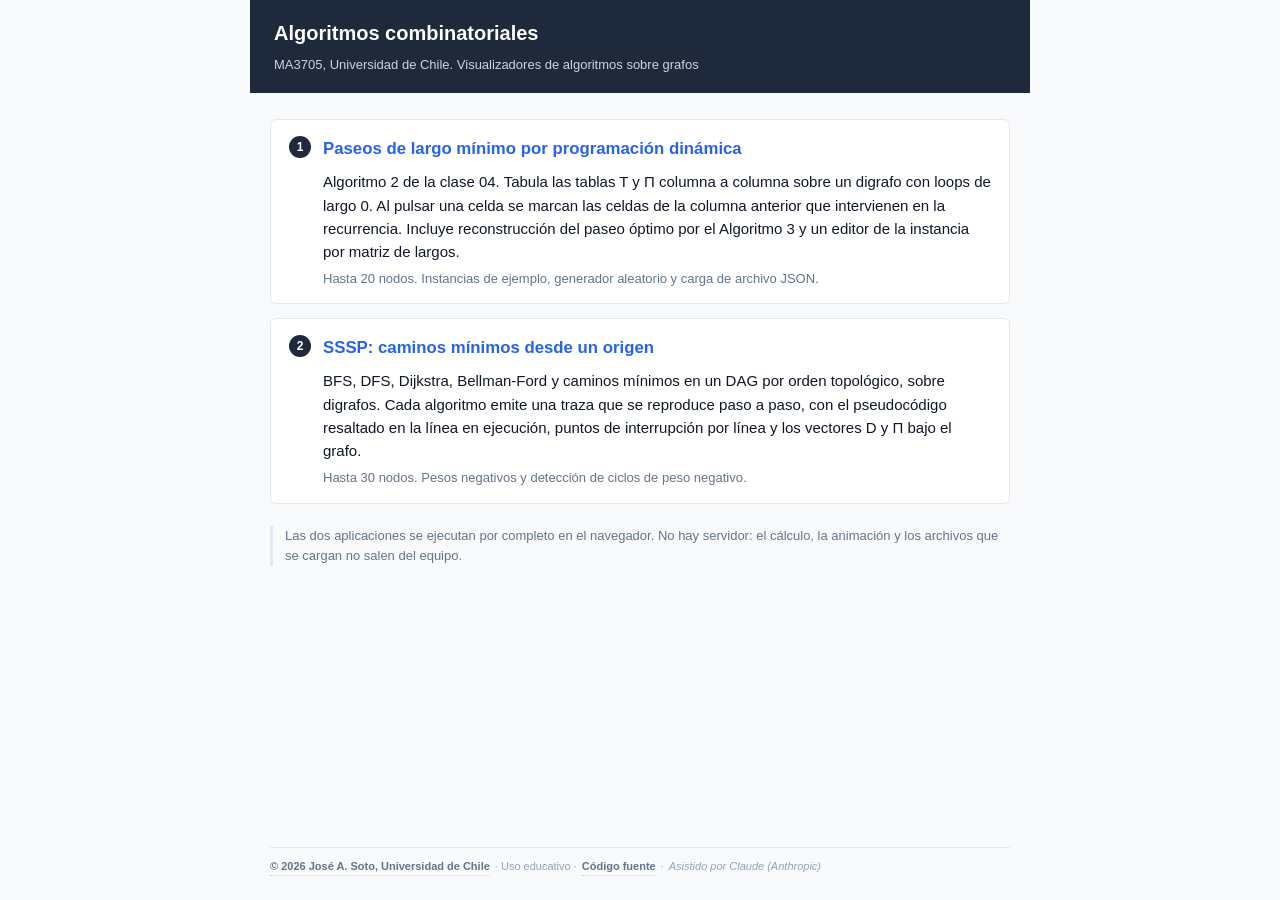
==== commit c4971c87: "Terminologia de digrafos en el texto visible del visualizador En un digrafo lo que dejan los puntero" ====
--- a/docs/index.html
+++ b/docs/index.html
@@ -6,7 +6,7 @@
 <title>Algoritmos combinatoriales: visualizadores</title>
 <meta http-equiv="Content-Security-Policy"
       content="default-src 'self'; script-src 'none'; style-src 'self'; img-src 'self' data:; connect-src 'none'; base-uri 'none'; form-action 'none'; object-src 'none'">
-<link rel="stylesheet" href="indice.css?v=2">
+<link rel="stylesheet" href="indice.css?v=3">
 </head>
 <body>
 <div class="pagina">
@@ -37,7 +37,7 @@
           paso a paso, con el pseudoc&oacute;digo resaltado en la l&iacute;nea en ejecuci&oacute;n, puntos
           de interrupci&oacute;n por l&iacute;nea y los vectores D y &Pi; bajo el grafo.
         </p>
-        <p class="detalle">Pesos negativos y detecci&oacute;n de ciclos de peso negativo.</p>
+        <p class="detalle">Hasta 30 nodos. Pesos negativos y detecci&oacute;n de ciclos de peso negativo.</p>
       </li>
     </ol>
 
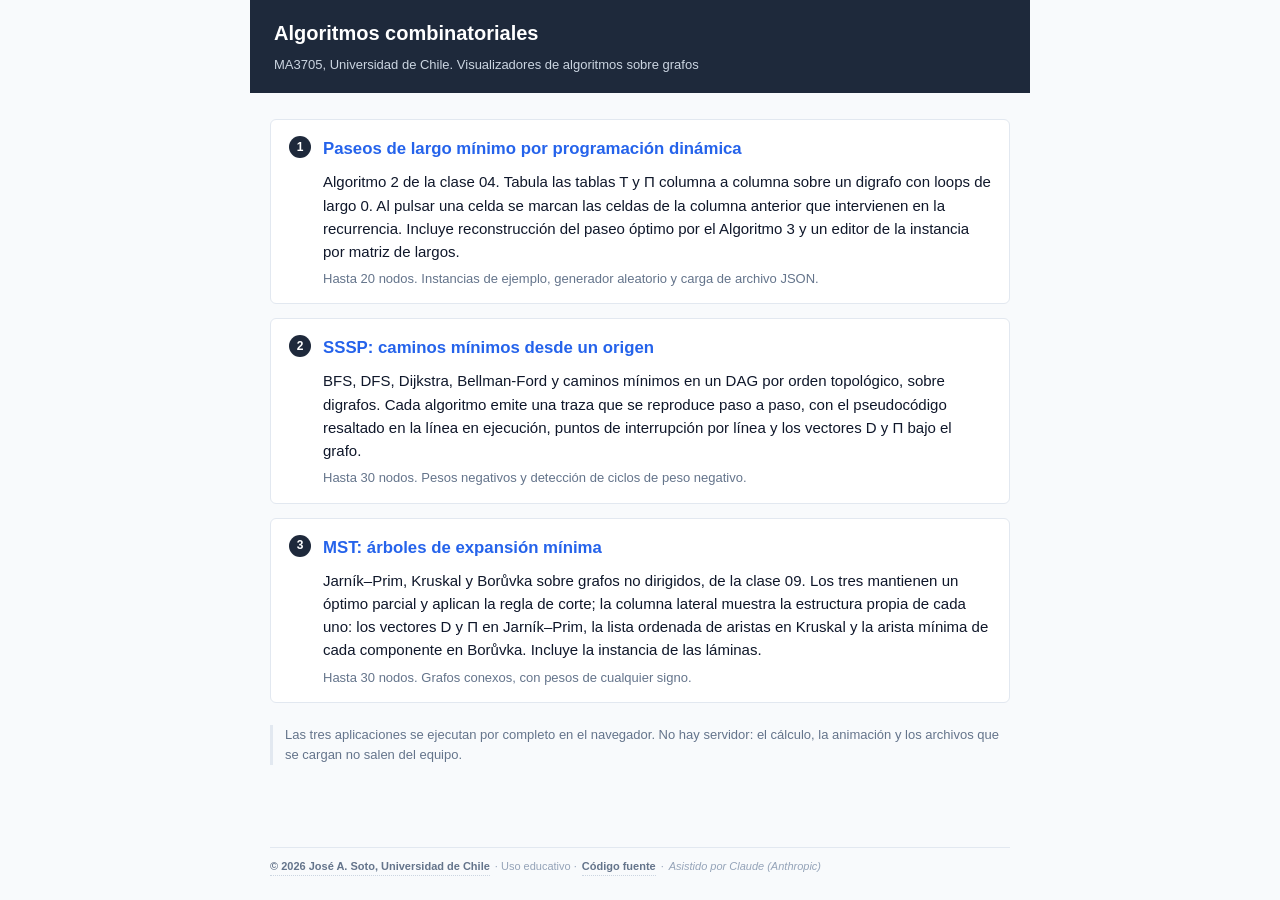
==== commit 96c466b9: "Tercera aplicacion: arboles de expansion minima Jarnik-Prim, Kruskal y Boruvka sobre grafos no dirig" ====
--- a/docs/index.html
+++ b/docs/index.html
@@ -39,10 +39,22 @@
         </p>
         <p class="detalle">Hasta 30 nodos. Pesos negativos y detecci&oacute;n de ciclos de peso negativo.</p>
       </li>
+
+      <li class="app">
+        <a class="titulo" href="mst/index.html">MST: &aacute;rboles de expansi&oacute;n m&iacute;nima</a>
+        <p class="descripcion">
+          Jarn&iacute;k&ndash;Prim, Kruskal y Bor&#367;vka sobre grafos no dirigidos, de la clase 09.
+          Los tres mantienen un &oacute;ptimo parcial y aplican la regla de corte; la columna
+          lateral muestra la estructura propia de cada uno: los vectores D y &Pi; en
+          Jarn&iacute;k&ndash;Prim, la lista ordenada de aristas en Kruskal y la arista m&iacute;nima de
+          cada componente en Bor&#367;vka. Incluye la instancia de las l&aacute;minas.
+        </p>
+        <p class="detalle">Hasta 30 nodos. Grafos conexos, con pesos de cualquier signo.</p>
+      </li>
     </ol>
 
     <p class="nota">
-      Las dos aplicaciones se ejecutan por completo en el navegador. No hay
+      Las tres aplicaciones se ejecutan por completo en el navegador. No hay
       servidor: el c&aacute;lculo, la animaci&oacute;n y los archivos que se cargan no salen del
       equipo.
     </p>
